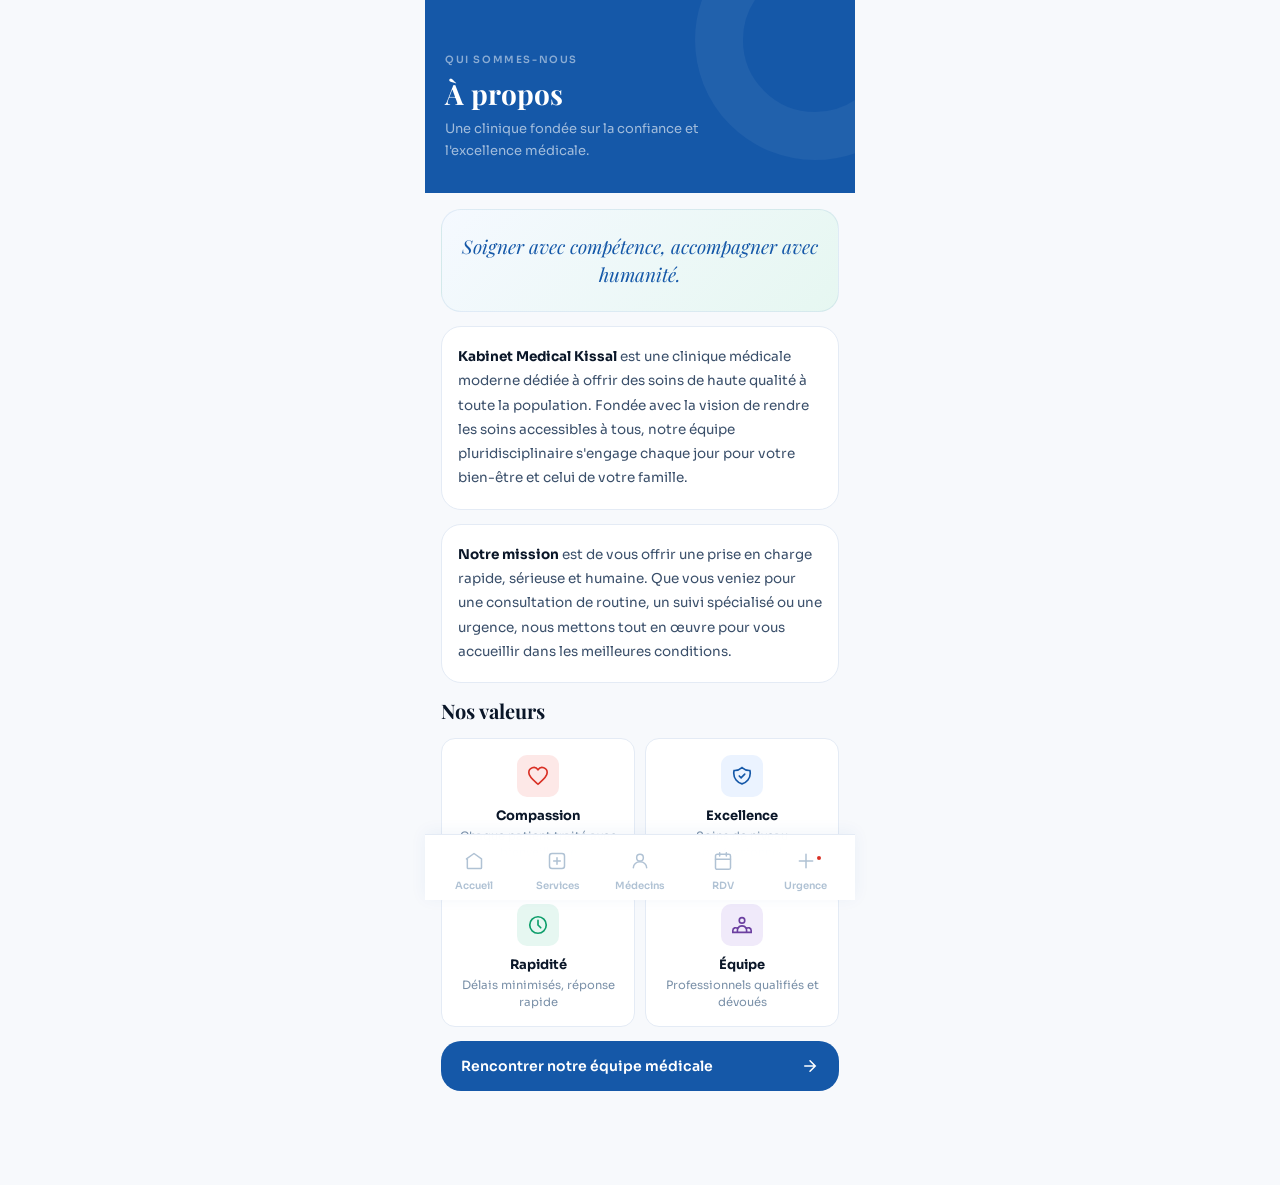
==== apropos.html @ 5a7872df "ajout des differents pages du site" ====
<!DOCTYPE html>
<html lang="fr">
<head>
  <meta charset="UTF-8" />
  <meta name="viewport" content="width=device-width, initial-scale=1.0, viewport-fit=cover" />
  <meta name="theme-color" content="#1558A8" />
  <meta name="description" content="Kabinet Medical Kissal — Qui sommes-nous, nos valeurs et notre mission." />
  <title>À propos — Kabinet Medical Kissal</title>
  <link rel="stylesheet" href="css/global.css" />
  <link rel="stylesheet" href="css/nav.css" />
  <link rel="stylesheet" href="css/pages.css" />
</head>
<body>
<main>
  <header class="pg-head">
    <p class="eyebrow">Qui sommes-nous</p>
    <h1>À propos</h1>
    <p>Une clinique fondée sur la confiance et l'excellence médicale.</p>
  </header>
  <div class="apropos-body">
    <div class="quote-box au">
      <q>Soigner avec compétence, accompagner avec humanité.</q>
    </div>
    <div class="prose-box au d1">
      <strong>Kabinet Medical Kissal</strong> est une clinique médicale moderne dédiée à offrir des soins de haute qualité à toute la population. Fondée avec la vision de rendre les soins accessibles à tous, notre équipe pluridisciplinaire s'engage chaque jour pour votre bien-être et celui de votre famille.
    </div>
    <div class="prose-box au d2">
      <strong>Notre mission</strong> est de vous offrir une prise en charge rapide, sérieuse et humaine. Que vous veniez pour une consultation de routine, un suivi spécialisé ou une urgence, nous mettons tout en œuvre pour vous accueillir dans les meilleures conditions.
    </div>
    <p class="val-titre au d2">Nos valeurs</p>
    <div class="val-grid">
      <div class="val-card au d2">
        <div class="val-ico" style="background:#FDE8E7;"><svg viewBox="0 0 24 24" style="stroke:#D93025;"><path d="M12 21l-1.45-1.32C5.4 15.36 2 12.28 2 8.5A5.5 5.5 0 0112 5.09 5.5 5.5 0 0122 8.5c0 3.78-3.4 6.86-8.55 11.18L12 21z"/></svg></div>
        <h3>Compassion</h3><p>Chaque patient traité avec bienveillance</p>
      </div>
      <div class="val-card au d3">
        <div class="val-ico" style="background:#EBF3FF;"><svg viewBox="0 0 24 24" style="stroke:#1558A8;"><path d="M9 12l2 2 4-4M20.618 5.984A11.955 11.955 0 0112 2.944a11.955 11.955 0 01-8.618 3.04A12.02 12.02 0 003 9c0 5.591 3.824 10.29 9 11.622C17.176 19.29 21 14.591 21 9c0-1.047-.14-2.062-.382-3.016z"/></svg></div>
        <h3>Excellence</h3><p>Soins de niveau professionnel</p>
      </div>
      <div class="val-card au d4">
        <div class="val-ico" style="background:#E6F7F1;"><svg viewBox="0 0 24 24" style="stroke:#0E9E6B;"><circle cx="12" cy="12" r="9"/><path d="M12 7v5l3 3"/></svg></div>
        <h3>Rapidité</h3><p>Délais minimisés, réponse rapide</p>
      </div>
      <div class="val-card au d5">
        <div class="val-ico" style="background:#F0EAFA;"><svg viewBox="0 0 24 24" style="stroke:#6B3FA0;"><path d="M17 20h5v-2a3 3 0 00-5.356-1.857M17 20H7m10 0v-2c0-.656-.126-1.283-.356-1.857M7 20H2v-2a3 3 0 015.356-1.857M7 20v-2c0-.656.126-1.283.356-1.857m0 0a5.002 5.002 0 019.288 0M15 7a3 3 0 11-6 0 3 3 0 016 0z"/></svg></div>
        <h3>Équipe</h3><p>Professionnels qualifiés et dévoués</p>
      </div>
    </div>
    <a href="medecins.html" class="apropos-cta au d6">
      <span>Rencontrer notre équipe médicale</span>
      <svg viewBox="0 0 24 24"><path d="M5 12h14M12 5l7 7-7 7"/></svg>
    </a>
  </div>
</main>
<nav class="nav" role="navigation" aria-label="Navigation principale">
  <a class="nav-item" href="index.html"><div class="nav-icon"><svg viewBox="0 0 24 24"><path d="M3 9.5L12 3l9 6.5V20a1 1 0 01-1 1H5a1 1 0 01-1-1V9.5z"/></svg></div><span class="nav-lbl">Accueil</span></a>
  <a class="nav-item" href="services.html"><div class="nav-icon"><svg viewBox="0 0 24 24"><rect x="3" y="3" width="18" height="18" rx="3"/><path d="M12 8v8M8 12h8"/></svg></div><span class="nav-lbl">Services</span></a>
  <a class="nav-item" href="medecins.html"><div class="nav-icon"><svg viewBox="0 0 24 24"><circle cx="12" cy="8" r="4"/><path d="M4 20c0-4 3.582-7 8-7s8 3 8 7"/></svg></div><span class="nav-lbl">Médecins</span></a>
  <a class="nav-item" href="rdv.html"><div class="nav-icon"><svg viewBox="0 0 24 24"><rect x="3" y="4" width="18" height="18" rx="2"/><path d="M16 2v4M8 2v4M3 10h18"/></svg></div><span class="nav-lbl">RDV</span></a>
  <a class="nav-item" href="urgences.html"><div class="nav-icon" style="position:relative;"><svg viewBox="0 0 24 24"><path d="M12 4v16M4 12h16"/></svg><span class="nav-dot"></span></div><span class="nav-lbl">Urgence</span></a>
</nav>
</body>
</html>
---- css/global.css ----
@import url('https://fonts.googleapis.com/css2?family=Sora:wght@300;400;500;600;700&family=Playfair+Display:ital,wght@0,700;1,600&display=swap');

/* =============================================
   KABINET MEDICAL KISSAL
   global.css — Variables · Reset · Base
   ============================================= */

:root {
  --bleu:        #1558A8;
  --bleu-hover:  #0F4690;
  --bleu-light:  #EBF3FF;
  --bleu-xlight: #F5F9FF;
  --bleu-mid:    #4A87D4;

  --blanc:       #FFFFFF;
  --fond:        #F7F9FC;
  --surface:     #FFFFFF;

  --txt-1:       #0A1628;
  --txt-2:       #3A4F6A;
  --txt-3:       #7A90A8;
  --txt-4:       #B0C2D4;

  --border:      #E4EBF5;
  --border-med:  #C8D8EC;

  --vert:        #0E9E6B;
  --vert-light:  #E6F7F1;
  --vert-dark:   #097A52;

  --rouge:       #D93025;
  --rouge-light: #FDE8E7;

  --orange:      #E06C00;
  --orange-light:#FFF2E5;

  --violet:      #6B3FA0;
  --violet-light:#F0EAFA;

  --r-xs:   6px;
  --r-sm:   10px;
  --r-md:   14px;
  --r-lg:   20px;
  --r-xl:   28px;
  --r-full: 9999px;

  --nav-h:  66px;

  --shadow-sm: 0 1px 6px rgba(21,88,168,.07);
  --shadow-md: 0 4px 18px rgba(21,88,168,.10);
  --shadow-lg: 0 8px 36px rgba(21,88,168,.14);

  --font: 'Sora', sans-serif;
  --font-display: 'Playfair Display', Georgia, serif;

  --ease: cubic-bezier(.22,1,.36,1);
}

/* --- RESET --- */
*, *::before, *::after { box-sizing: border-box; margin: 0; padding: 0; }
html { font-size: 16px; -webkit-text-size-adjust: 100%; scroll-behavior: smooth; }
body {
  font-family: var(--font);
  background: var(--fond);
  color: var(--txt-1);
  max-width: 430px;
  margin: 0 auto;
  min-height: 100dvh;
  overflow-x: hidden;
  -webkit-tap-highlight-color: transparent;
}
img  { display: block; max-width: 100%; }
a    { text-decoration: none; color: inherit; }
ul   { list-style: none; }
button { font-family: var(--font); border: none; background: none; cursor: pointer; }
input, select, textarea { font-family: var(--font); }

/* --- LAYOUT --- */
main { padding-bottom: calc(var(--nav-h) + 12px); }

/* --- PAGE HEADER COMMUN --- */
.pg-head {
  background: var(--bleu);
  padding: 44px 20px 32px;
  position: relative;
  overflow: hidden;
}
.pg-head::after {
  content: '';
  position: absolute;
  width: 240px; height: 240px;
  border-radius: 50%;
  border: 48px solid rgba(255,255,255,.05);
  top: -80px; right: -80px;
  pointer-events: none;
}
.pg-head .eyebrow {
  font-size: 10px; font-weight: 600;
  letter-spacing: 1.6px; text-transform: uppercase;
  color: rgba(255,255,255,.5);
  margin-bottom: 8px;
}
.pg-head h1 {
  font-family: var(--font-display);
  font-size: 28px; font-weight: 700;
  color: #fff; line-height: 1.2;
}
.pg-head p {
  margin-top: 8px;
  font-size: 13px; line-height: 1.65;
  color: rgba(255,255,255,.6);
  max-width: 300px;
}

/* --- SECTION HEADER --- */
.sec-head {
  display: flex; align-items: center; justify-content: space-between;
  padding: 24px 20px 12px;
}
.sec-head h2 {
  font-family: var(--font-display);
  font-size: 20px; font-weight: 700;
  color: var(--txt-1);
}
.sec-head .voir-tout {
  font-size: 12px; font-weight: 600;
  color: var(--bleu);
}

/* --- BOUTON PRINCIPAL --- */
.btn-bleu {
  display: flex; align-items: center; justify-content: center; gap: 8px;
  width: 100%;
  background: var(--bleu); color: #fff;
  border-radius: var(--r-full);
  padding: 15px 20px;
  font-size: 14px; font-weight: 600;
  box-shadow: 0 4px 16px rgba(21,88,168,.3);
  transition: transform .13s, background .13s;
}
.btn-bleu:active { transform: scale(.97); background: var(--bleu-hover); }
.btn-bleu svg { width: 17px; height: 17px; stroke: #fff; fill: none; stroke-linecap: round; stroke-width: 2; flex-shrink: 0; }

/* --- BADGE DISPONIBILITÉ --- */
.badge-dispo {
  display: inline-flex; align-items: center; gap: 5px;
  font-size: 11.5px; font-weight: 500; color: var(--vert);
}
.badge-dispo::before {
  content: '';
  width: 7px; height: 7px; border-radius: 50%;
  background: var(--vert); flex-shrink: 0;
  box-shadow: 0 0 0 2px var(--vert-light);
}
.badge-dispo.off { color: var(--txt-3); }
.badge-dispo.off::before { background: var(--txt-4); box-shadow: none; }

/* --- CHIPS --- */
.chip {
  display: inline-block; padding: 3px 10px;
  border-radius: var(--r-full);
  font-size: 11px; font-weight: 600;
}
.chip-bleu   { background: var(--bleu-light);   color: var(--bleu); }
.chip-vert   { background: var(--vert-light);   color: var(--vert-dark); }
.chip-rouge  { background: var(--rouge-light);  color: var(--rouge); }
.chip-orange { background: var(--orange-light); color: var(--orange); }
.chip-violet { background: var(--violet-light); color: var(--violet); }

/* --- DIVIDER --- */
.divider { height: 1px; background: var(--border); }

/* --- AVATARS --- */
.ava {
  border-radius: 50%;
  display: flex; align-items: center; justify-content: center;
  font-family: var(--font-display); font-weight: 700; flex-shrink: 0;
}
.ava-b { background: var(--bleu-light);   color: var(--bleu); }
.ava-v { background: var(--vert-light);   color: var(--vert-dark); }
.ava-r { background: var(--rouge-light);  color: var(--rouge); }
.ava-o { background: var(--orange-light); color: var(--orange); }

/* --- ANIMATIONS --- */
@keyframes fadeUp {
  from { opacity: 0; transform: translateY(14px); }
  to   { opacity: 1; transform: translateY(0); }
}
@keyframes fadeIn { from { opacity: 0; } to { opacity: 1; } }
@keyframes pulse  {
  0%, 100% { transform: scale(1); opacity: .7; }
  50%       { transform: scale(1.6); opacity: 0; }
}
@keyframes beat {
  0%,100% { transform: scale(1); }
  20%      { transform: scale(1.08); }
  40%      { transform: scale(1); }
  55%      { transform: scale(1.04); }
}

.au  { animation: fadeUp .5s var(--ease) both; }
.d1  { animation-delay: .07s; }
.d2  { animation-delay: .14s; }
.d3  { animation-delay: .21s; }
.d4  { animation-delay: .28s; }
.d5  { animation-delay: .35s; }
.d6  { animation-delay: .42s; }
---- css/nav.css ----
/* =============================================
   KABINET MEDICAL KISSAL
   nav.css — Barre navigation mobile bas
   ============================================= */

.nav {
  position: fixed;
  bottom: 0; left: 50%; transform: translateX(-50%);
  width: 100%; max-width: 430px;
  height: var(--nav-h);
  background: rgba(255,255,255,.97);
  backdrop-filter: blur(20px);
  -webkit-backdrop-filter: blur(20px);
  border-top: 1px solid var(--border);
  display: flex; align-items: center;
  padding: 0 8px env(safe-area-inset-bottom, 0);
  z-index: 900;
  box-shadow: 0 -2px 16px rgba(21,88,168,.06);
}

.nav-item {
  flex: 1;
  display: flex; flex-direction: column; align-items: center; gap: 4px;
  padding: 8px 4px 4px;
  border-radius: var(--r-md);
  text-decoration: none;
  transition: background .15s;
  position: relative;
}
.nav-item:active { background: var(--bleu-xlight); }

.nav-icon {
  width: 36px; height: 28px;
  display: flex; align-items: center; justify-content: center;
  border-radius: var(--r-sm);
  transition: background .2s, transform .2s;
}
.nav-item.actif .nav-icon {
  background: var(--bleu-light);
  transform: translateY(-2px);
}

.nav-item svg {
  width: 20px; height: 20px;
  stroke: var(--txt-4);
  fill: none; stroke-linecap: round; stroke-linejoin: round; stroke-width: 1.8;
  transition: stroke .2s;
}
.nav-item.actif svg { stroke: var(--bleu); }

.nav-lbl {
  font-size: 10px; font-weight: 600;
  color: var(--txt-4);
  transition: color .2s;
  white-space: nowrap;
}
.nav-item.actif .nav-lbl { color: var(--bleu); }

/* Point rouge urgence */
.nav-dot {
  position: absolute; top: 7px; right: calc(50% - 17px);
  width: 8px; height: 8px; border-radius: 50%;
  background: var(--rouge);
  border: 2px solid #fff;
  animation: beat 2.5s ease-in-out infinite;
}
---- css/pages.css ----
/* =============================================
   KABINET MEDICAL KISSAL
   pages.css — Médecins · À propos · Contact
   ============================================= */

/* ========================
   MÉDECINS
   ======================== */
.doc-liste { padding: 16px; display: flex; flex-direction: column; gap: 12px; }

.doc-card {
  background: var(--blanc);
  border: 1.5px solid var(--border);
  border-radius: var(--r-lg);
  padding: 18px 16px;
  display: flex; align-items: flex-start; gap: 14px;
  transition: border-color .15s, box-shadow .15s;
}
.doc-card:hover { border-color: var(--bleu-mid); box-shadow: var(--shadow-sm); }

.doc-card .ava { width: 58px; height: 58px; font-size: 18px; }

.doc-info { flex: 1; min-width: 0; }
.doc-info h3 { font-size: 15px; font-weight: 700; color: var(--txt-1); }
.doc-info .spec {
  display: inline-block; margin: 6px 0 5px;
  border-radius: var(--r-full); padding: 3px 10px;
  font-size: 11px; font-weight: 700;
}
.doc-info .jours {
  display: flex; align-items: center; gap: 5px;
  font-size: 12px; color: var(--txt-3);
}
.doc-info .jours svg { width: 13px; height: 13px; stroke: var(--txt-4); fill: none; stroke-linecap: round; flex-shrink: 0; }
.doc-info .badge-dispo { margin-top: 6px; display: inline-flex; }

.doc-rdv-btn {
  align-self: center; flex-shrink: 0;
  background: var(--bleu-light); color: var(--bleu);
  border-radius: var(--r-full); padding: 9px 15px;
  font-size: 12px; font-weight: 700;
  text-decoration: none;
  transition: background .14s, transform .13s;
  display: inline-block;
}
.doc-rdv-btn:active { transform: scale(.96); background: var(--bleu); color: #fff; }

/* ========================
   À PROPOS
   ======================== */
.apropos-body { padding: 16px; display: flex; flex-direction: column; gap: 14px; }

.quote-box {
  background: linear-gradient(135deg, var(--bleu-xlight) 0%, var(--vert-light) 100%);
  border-radius: var(--r-lg);
  padding: 22px 20px; text-align: center;
  border: 1px solid rgba(21,88,168,.09);
}
.quote-box q {
  font-family: var(--font-display);
  font-size: 19px; font-style: italic;
  color: var(--bleu); line-height: 1.5; quotes: none;
}

.prose-box {
  background: var(--blanc);
  border: 1.5px solid var(--border);
  border-radius: var(--r-lg);
  padding: 18px 16px;
  font-size: 13.5px; line-height: 1.8; color: var(--txt-2);
}
.prose-box strong { color: var(--txt-1); font-weight: 700; }

.val-titre {
  font-family: var(--font-display);
  font-size: 20px; font-weight: 700;
  color: var(--txt-1);
}

.val-grid { display: grid; grid-template-columns: 1fr 1fr; gap: 10px; }
.val-card {
  background: var(--blanc);
  border: 1.5px solid var(--border);
  border-radius: var(--r-md);
  padding: 16px; text-align: center;
}
.val-ico {
  width: 42px; height: 42px; border-radius: var(--r-sm);
  display: flex; align-items: center; justify-content: center; margin: 0 auto 10px;
}
.val-ico svg { width: 22px; height: 22px; fill: none; stroke-linecap: round; stroke-width: 1.8; }
.val-card h3 { font-size: 13px; font-weight: 700; color: var(--txt-1); }
.val-card p  { font-size: 11.5px; color: var(--txt-3); margin-top: 4px; line-height: 1.4; }

.apropos-cta {
  display: flex; align-items: center; justify-content: space-between;
  background: var(--bleu); color: #fff;
  border-radius: var(--r-lg);
  padding: 16px 20px;
  font-size: 14px; font-weight: 600;
  text-decoration: none;
  transition: background .14s, transform .13s;
}
.apropos-cta:active { background: var(--bleu-hover); transform: scale(.98); }
.apropos-cta svg { width: 18px; height: 18px; stroke: #fff; fill: none; stroke-linecap: round; stroke-width: 2; flex-shrink: 0; }

/* ========================
   CONTACT
   ======================== */
.contact-body { padding: 16px; display: flex; flex-direction: column; gap: 12px; }

.contact-row {
  background: var(--blanc);
  border: 1.5px solid var(--border);
  border-radius: var(--r-lg);
  display: flex; align-items: center; gap: 14px;
  padding: 16px;
  text-decoration: none;
  transition: border-color .15s, background .13s;
}
.contact-row:active { background: var(--bleu-xlight); border-color: var(--bleu-mid); }

.contact-ico {
  width: 48px; height: 48px; border-radius: var(--r-md);
  display: flex; align-items: center; justify-content: center; flex-shrink: 0;
}
.contact-ico svg { width: 23px; height: 23px; fill: none; stroke-linecap: round; stroke-width: 1.8; }

.contact-row h4 {
  font-size: 10.5px; font-weight: 700;
  color: var(--txt-4); letter-spacing: .5px; text-transform: uppercase;
}
.contact-row p { font-size: 15px; font-weight: 600; color: var(--txt-1); margin-top: 2px; }

.map-box {
  background: linear-gradient(135deg, var(--bleu-xlight), var(--vert-light));
  border-radius: var(--r-lg); height: 172px;
  display: flex; flex-direction: column;
  align-items: center; justify-content: center; gap: 9px;
  border: 1.5px solid var(--border); cursor: pointer;
  text-decoration: none;
  transition: opacity .14s;
}
.map-box:active { opacity: .85; }
.map-box svg   { width: 34px; height: 34px; stroke: var(--bleu-mid); fill: none; stroke-linecap: round; stroke-width: 1.5; }
.map-box span  { font-size: 13px; font-weight: 600; color: var(--txt-3); }

.horaires-box {
  background: var(--blanc);
  border: 1.5px solid var(--border);
  border-radius: var(--r-lg); overflow: hidden;
}
.horaires-head {
  padding: 16px;
  font-family: var(--font-display);
  font-size: 18px; font-weight: 700;
  color: var(--txt-1);
  border-bottom: 1px solid var(--border);
}
.h-row {
  display: flex; align-items: center; justify-content: space-between;
  padding: 12px 16px; border-bottom: 1px solid var(--border);
  font-size: 13.5px;
}
.h-row:last-child { border-bottom: none; }
.h-row .hj { color: var(--txt-2); font-weight: 500; }
.h-row .hh { font-weight: 700; color: var(--txt-1); }
.h-row .hf { font-weight: 700; color: var(--rouge); }

.btn-urg-contact {
  display: flex; align-items: center; justify-content: center; gap: 8px;
  background: var(--rouge-light); color: var(--rouge);
  border: 1.5px solid #F5BBBB;
  border-radius: var(--r-lg); padding: 15px 20px;
  font-size: 14px; font-weight: 700;
  text-decoration: none;
  transition: background .14s, transform .13s;
}
.btn-urg-contact:active { background: #FACACA; transform: scale(.98); }
.btn-urg-contact svg { width: 18px; height: 18px; stroke: var(--rouge); fill: none; stroke-linecap: round; stroke-width: 2; }
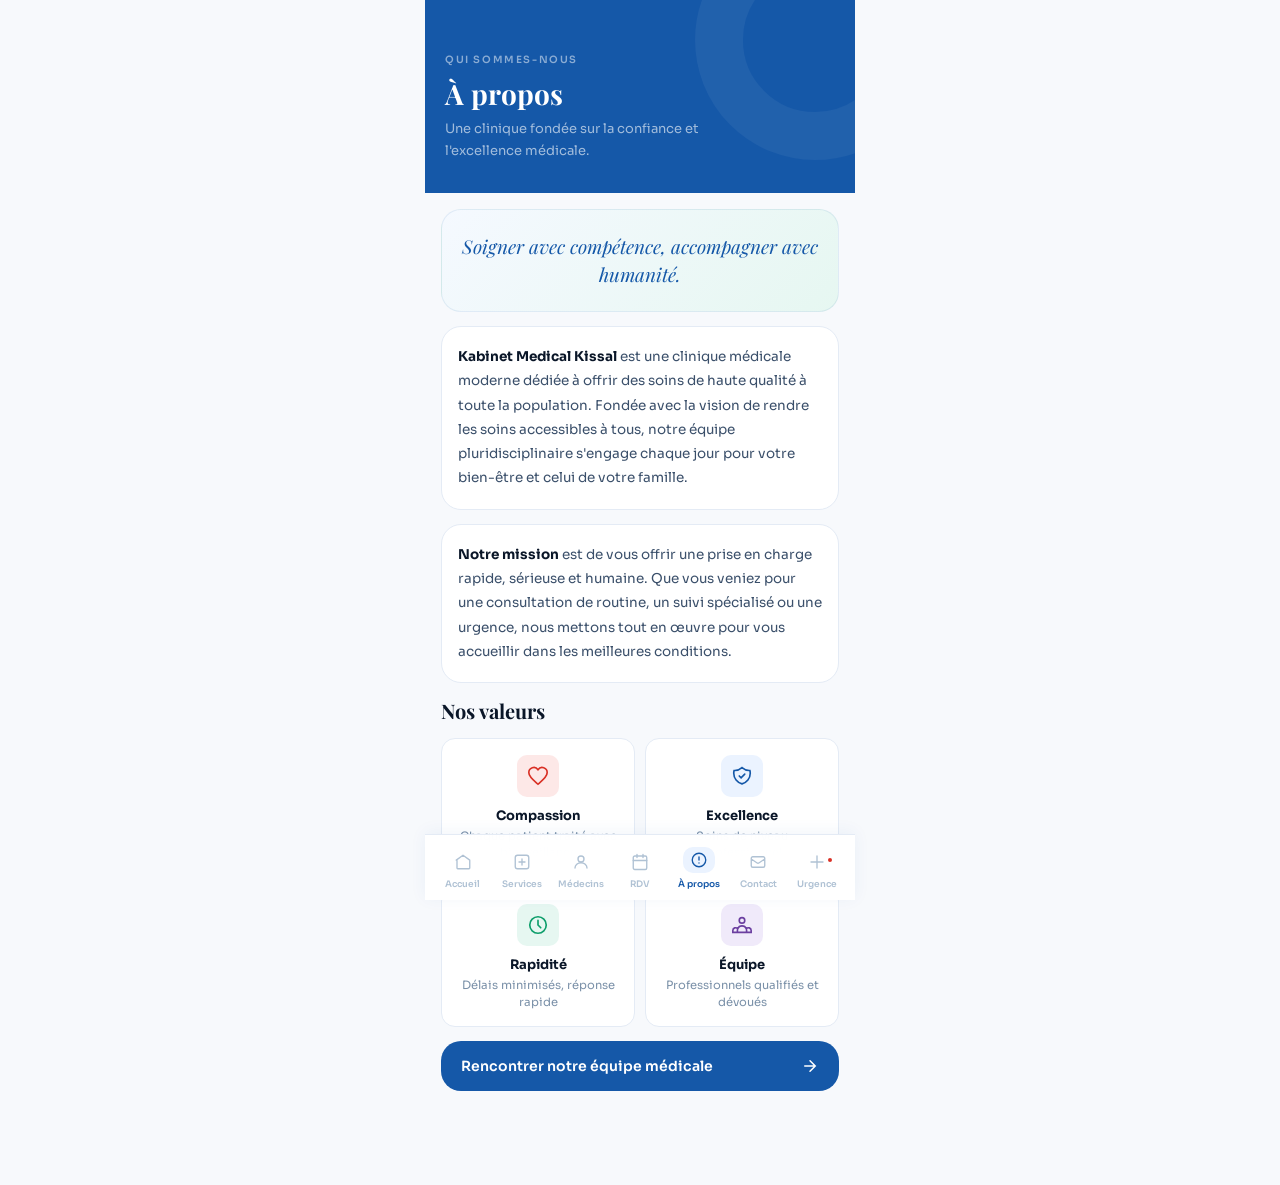
==== commit 21552dc5: "modif" ====
--- a/apropos.html
+++ b/apropos.html
@@ -53,11 +53,34 @@
   </div>
 </main>
 <nav class="nav" role="navigation" aria-label="Navigation principale">
-  <a class="nav-item" href="index.html"><div class="nav-icon"><svg viewBox="0 0 24 24"><path d="M3 9.5L12 3l9 6.5V20a1 1 0 01-1 1H5a1 1 0 01-1-1V9.5z"/></svg></div><span class="nav-lbl">Accueil</span></a>
-  <a class="nav-item" href="services.html"><div class="nav-icon"><svg viewBox="0 0 24 24"><rect x="3" y="3" width="18" height="18" rx="3"/><path d="M12 8v8M8 12h8"/></svg></div><span class="nav-lbl">Services</span></a>
-  <a class="nav-item" href="medecins.html"><div class="nav-icon"><svg viewBox="0 0 24 24"><circle cx="12" cy="8" r="4"/><path d="M4 20c0-4 3.582-7 8-7s8 3 8 7"/></svg></div><span class="nav-lbl">Médecins</span></a>
-  <a class="nav-item" href="rdv.html"><div class="nav-icon"><svg viewBox="0 0 24 24"><rect x="3" y="4" width="18" height="18" rx="2"/><path d="M16 2v4M8 2v4M3 10h18"/></svg></div><span class="nav-lbl">RDV</span></a>
-  <a class="nav-item" href="urgences.html"><div class="nav-icon" style="position:relative;"><svg viewBox="0 0 24 24"><path d="M12 4v16M4 12h16"/></svg><span class="nav-dot"></span></div><span class="nav-lbl">Urgence</span></a>
+  <a class="nav-item" href="index.html">
+    <div class="nav-icon"><svg viewBox="0 0 24 24"><path d="M3 9.5L12 3l9 6.5V20a1 1 0 01-1 1H5a1 1 0 01-1-1V9.5z"/></svg></div>
+    <span class="nav-lbl">Accueil</span>
+  </a>
+  <a class="nav-item" href="services.html">
+    <div class="nav-icon"><svg viewBox="0 0 24 24"><rect x="3" y="3" width="18" height="18" rx="3"/><path d="M12 8v8M8 12h8"/></svg></div>
+    <span class="nav-lbl">Services</span>
+  </a>
+  <a class="nav-item" href="medecins.html">
+    <div class="nav-icon"><svg viewBox="0 0 24 24"><circle cx="12" cy="8" r="4"/><path d="M4 20c0-4 3.582-7 8-7s8 3 8 7"/></svg></div>
+    <span class="nav-lbl">Médecins</span>
+  </a>
+  <a class="nav-item" href="rdv.html">
+    <div class="nav-icon"><svg viewBox="0 0 24 24"><rect x="3" y="4" width="18" height="18" rx="2"/><path d="M16 2v4M8 2v4M3 10h18"/></svg></div>
+    <span class="nav-lbl">RDV</span>
+  </a>
+  <a class="nav-item actif" href="apropos.html" aria-current="page">
+    <div class="nav-icon"><svg viewBox="0 0 24 24"><circle cx="12" cy="12" r="9"/><path d="M12 8v4M12 16h.01"/></svg></div>
+    <span class="nav-lbl">À propos</span>
+  </a>
+  <a class="nav-item" href="contact.html">
+    <div class="nav-icon"><svg viewBox="0 0 24 24"><path d="M3 8l7.89 5.26a2 2 0 002.22 0L21 8M5 19h14a2 2 0 002-2V7a2 2 0 00-2-2H5a2 2 0 00-2 2v10a2 2 0 002 2z"/></svg></div>
+    <span class="nav-lbl">Contact</span>
+  </a>
+  <a class="nav-item" href="urgences.html">
+    <div class="nav-icon" style="position:relative;"><svg viewBox="0 0 24 24"><path d="M12 4v16M4 12h16"/></svg><span class="nav-dot"></span></div>
+    <span class="nav-lbl">Urgence</span>
+  </a>
 </nav>
 </body>
 </html>
--- a/css/nav.css
+++ b/css/nav.css
@@ -20,17 +20,18 @@
 
 .nav-item {
   flex: 1;
-  display: flex; flex-direction: column; align-items: center; gap: 4px;
-  padding: 8px 4px 4px;
+  display: flex; flex-direction: column; align-items: center; gap: 3px;
+  padding: 7px 2px 4px;
   border-radius: var(--r-md);
   text-decoration: none;
   transition: background .15s;
   position: relative;
+  min-width: 0;
 }
 .nav-item:active { background: var(--bleu-xlight); }
 
 .nav-icon {
-  width: 36px; height: 28px;
+  width: 32px; height: 26px;
   display: flex; align-items: center; justify-content: center;
   border-radius: var(--r-sm);
   transition: background .2s, transform .2s;
@@ -41,7 +42,7 @@
 }
 
 .nav-item svg {
-  width: 20px; height: 20px;
+  width: 18px; height: 18px;
   stroke: var(--txt-4);
   fill: none; stroke-linecap: round; stroke-linejoin: round; stroke-width: 1.8;
   transition: stroke .2s;
@@ -49,10 +50,13 @@
 .nav-item.actif svg { stroke: var(--bleu); }
 
 .nav-lbl {
-  font-size: 10px; font-weight: 600;
+  font-size: 9px; font-weight: 600;
   color: var(--txt-4);
   transition: color .2s;
   white-space: nowrap;
+  overflow: hidden;
+  text-overflow: ellipsis;
+  max-width: 100%;
 }
 .nav-item.actif .nav-lbl { color: var(--bleu); }
 
